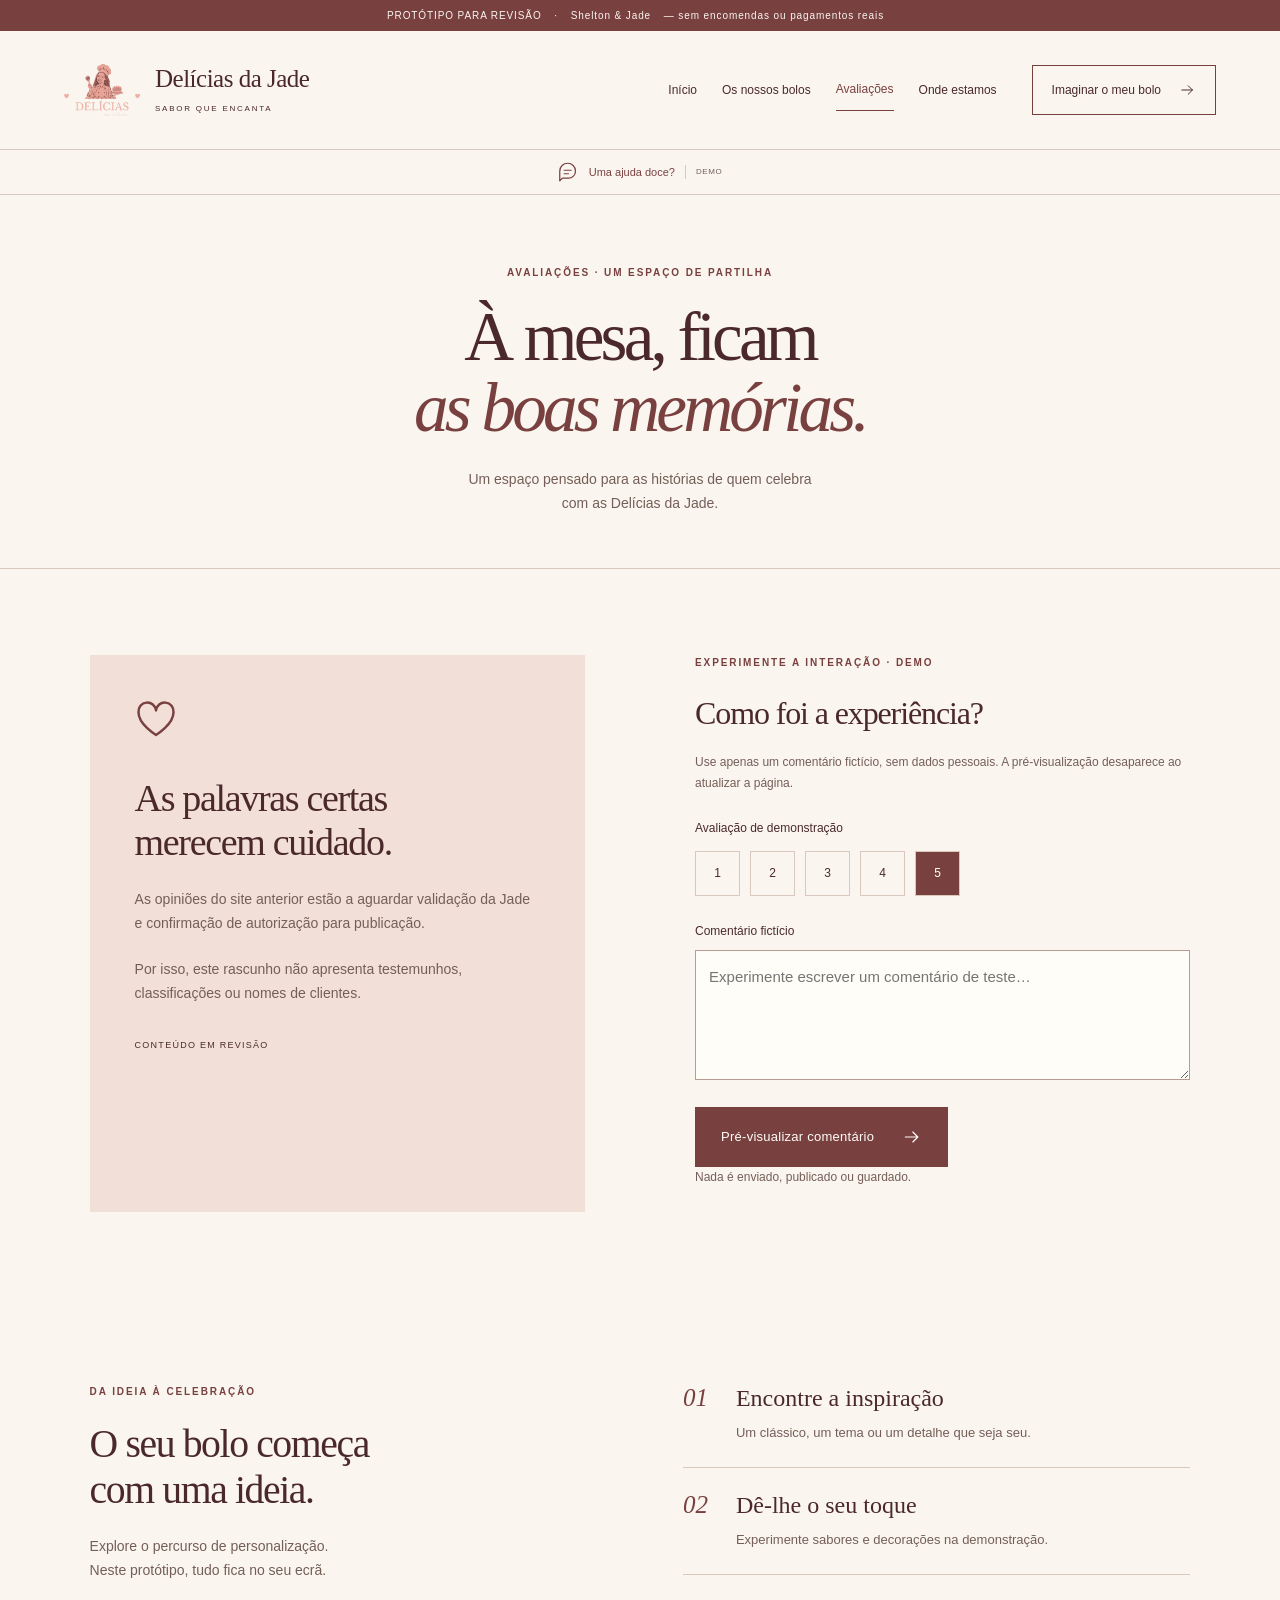
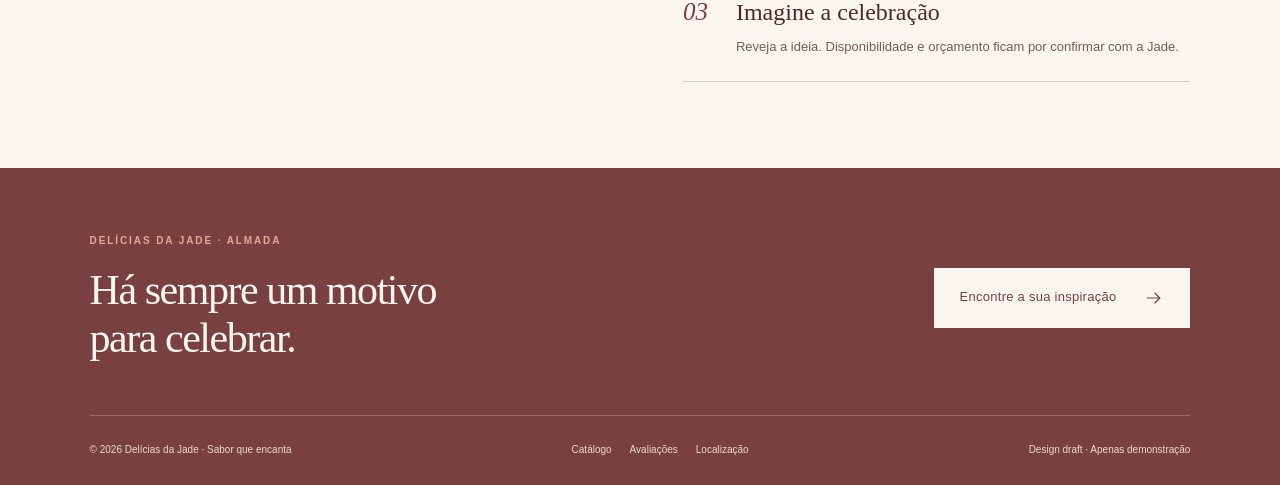
==== avaliacoes.html @ 91d870bf "Publish Delícias da Jade design preview" ====
<!doctype html>
<html lang="pt-PT">
<head>
<meta charset="utf-8">
<meta name="viewport" content="width=device-width, initial-scale=1">
<meta name="theme-color" content="#794040">
<meta name="robots" content="noindex,nofollow">
<meta http-equiv="Content-Security-Policy" content="default-src 'self'; script-src 'self'; style-src 'self'; img-src 'self' data:; font-src 'self'; connect-src 'none'; form-action 'none'; frame-src 'none'; object-src 'none'; base-uri 'none'">
<title>Avaliações — Delícias da Jade · Protótipo</title>
<meta name="description" content="Rascunho de design das Delícias da Jade. Bolos artesanais em Almada, numa demonstração sem encomendas reais.">
<link rel="icon" href="assets/favicon.svg" type="image/svg+xml">
<link rel="stylesheet" href="assets/style.css">
<script defer src="assets/app.js">
</script>
</head>
<body>
<a class="skip-link" href="#main">Saltar para o conteúdo</a>
<div class="draft-bar">PROTÓTIPO PARA REVISÃO <span>·</span> Shelton &amp; Jade <span class="draft-extra">— sem encomendas ou pagamentos reais</span>
</div>
<header class="site-header">
<a href="index.html" class="brand" aria-label="Delícias da Jade — início">
<img src="assets/jade-logo-transparent.png" width="76" height="76" alt="Logótipo Delícias da Jade, com ilustração da chef">
<span>Delícias da Jade<small>SABOR QUE ENCANTA</small>
</span>
</a>
<button class="menu-toggle icon-button" aria-label="Abrir menu" aria-controls="main-nav" aria-expanded="false">
<svg viewBox="0 0 24 24" fill="none" stroke="currentColor" stroke-width="1.4" stroke-linecap="round" stroke-linejoin="round" aria-hidden="true">
<path d="M4 7h16M4 12h16M4 17h16"/>
</svg>
</button>
<nav id="main-nav" aria-label="Navegação principal">
<a href="index.html" >Início</a>
<a href="catalogo.html" >Os nossos bolos</a>
<a href="avaliacoes.html" aria-current="page">Avaliações</a>
<a href="localizacao.html" >Onde estamos</a>
<a href="catalogo.html#personalizar" class="nav-cta">Imaginar o meu bolo <svg viewBox="0 0 24 24" fill="none" stroke="currentColor" stroke-width="1.4" stroke-linecap="round" stroke-linejoin="round" aria-hidden="true">
<path d="M4 12h15m-6-6 6 6-6 6"/>
</svg>
</a>
</nav>
</header>
<button class="chat-launch" aria-controls="chat-dialog" aria-expanded="false">
<svg viewBox="0 0 24 24" fill="none" stroke="currentColor" stroke-width="1.4" stroke-linecap="round" stroke-linejoin="round" aria-hidden="true">
<path d="M20 11a8 8 0 0 1-8 8H5l-3 3V11a9 9 0 0 1 18 0Z"/>
<path d="M7 10h8m-8 4h5"/>
</svg>
<span>Uma ajuda doce?</span>
<small>DEMO</small>
</button>
<main id="main">
<section class="page-intro">
<p class="eyebrow">AVALIAÇÕES · UM ESPAÇO DE PARTILHA</p>
<h1>À mesa, ficam<br> <em>as boas memórias.</em>
</h1>
<p>Um espaço pensado para as histórias de quem celebra<br> com as Delícias da Jade.</p>
</section>
<section class="review-layout section">
<div class="review-editorial">
<svg viewBox="0 0 24 24" fill="none" stroke="currentColor" stroke-width="1.4" stroke-linecap="round" stroke-linejoin="round" aria-hidden="true">
<path d="M12 20S2 14 2 7a5 5 0 0 1 10-1A5 5 0 0 1 22 7c0 7-10 13-10 13Z"/>
</svg>
<h2>As palavras certas<br> merecem cuidado.</h2>
<p>As opiniões do site anterior estão a aguardar validação da Jade e confirmação de autorização para publicação.</p>
<p>Por isso, este rascunho não apresenta testemunhos, classificações ou nomes de clientes.</p>
<span class="small-label">CONTEÚDO EM REVISÃO</span>
</div>
<form id="review-form" class="review-form">
<p class="eyebrow">EXPERIMENTE A INTERAÇÃO · DEMO</p>
<h2>Como foi a experiência?</h2>
<p class="fine">Use apenas um comentário fictício, sem dados pessoais. A pré-visualização desaparece ao atualizar a página.</p>
<fieldset>
<legend>Avaliação de demonstração</legend>
<div class="rating-row">
<label>
<input type="radio" name="rating" value="1" >
<span>1</span>
</label>
<label>
<input type="radio" name="rating" value="2" >
<span>2</span>
</label>
<label>
<input type="radio" name="rating" value="3" >
<span>3</span>
</label>
<label>
<input type="radio" name="rating" value="4" >
<span>4</span>
</label>
<label>
<input type="radio" name="rating" value="5" checked>
<span>5</span>
</label>
</div>
</fieldset>
<label for="review-text">Comentário fictício</label>
<textarea id="review-text" maxlength="350" rows="4" required placeholder="Experimente escrever um comentário de teste…">
</textarea>
<button class="button" type="submit">Pré-visualizar comentário <svg viewBox="0 0 24 24" fill="none" stroke="currentColor" stroke-width="1.4" stroke-linecap="round" stroke-linejoin="round" aria-hidden="true">
<path d="M4 12h15m-6-6 6 6-6 6"/>
</svg>
</button>
<p class="fine">Nada é enviado, publicado ou guardado.</p>
<output id="review-preview" aria-live="polite"></output>
</form>
</section>
<section class="steps section">
<div>
<p class="eyebrow">DA IDEIA À CELEBRAÇÃO</p>
<h2>O seu bolo começa<br> com uma ideia.</h2>
<p class="muted">Explore o percurso de personalização.<br> Neste protótipo, tudo fica no seu ecrã.</p>
</div>
<ol>
<li>
<span>01</span>
<div>
<h3>Encontre a inspiração</h3>
<p>Um clássico, um tema ou um detalhe que seja seu.</p>
</div>
</li>
<li>
<span>02</span>
<div>
<h3>Dê-lhe o seu toque</h3>
<p>Experimente sabores e decorações na demonstração.</p>
</div>
</li>
<li>
<span>03</span>
<div>
<h3>Imagine a celebração</h3>
<p>Reveja a ideia. Disponibilidade e orçamento ficam por confirmar com a Jade.</p>
</div>
</li>
</ol>
</section>
</main>
<footer>
<div class="footer-top">
<div>
<p class="eyebrow">DELÍCIAS DA JADE · ALMADA</p>
<h2>Há sempre um motivo<br> para celebrar.</h2>
</div>
<a class="button pale" href="catalogo.html">Encontre a sua inspiração<svg viewBox="0 0 24 24" fill="none" stroke="currentColor" stroke-width="1.4" stroke-linecap="round" stroke-linejoin="round" aria-hidden="true">
<path d="M4 12h15m-6-6 6 6-6 6"/>
</svg>
</a>
</div>
<div class="footer-bottom">
<span>© 2026 Delícias da Jade · Sabor que encanta</span>
<nav aria-label="Navegação de rodapé">
<a href="catalogo.html">Catálogo</a>
<a href="avaliacoes.html">Avaliações</a>
<a href="localizacao.html">Localização</a>
</nav>
<span>Design draft · Apenas demonstração</span>
</div>
</footer>
<dialog id="product-dialog" class="product-dialog" aria-labelledby="product-title">
<button class="icon-button close-product" aria-label="Fechar detalhe">
<svg viewBox="0 0 24 24" fill="none" stroke="currentColor" stroke-width="1.4" stroke-linecap="round" stroke-linejoin="round" aria-hidden="true">
<path d="m6 6 12 12M6 18 18 6"/>
</svg>
</button>
<img id="product-photo" alt="">
<div class="detail-copy">
<p class="eyebrow">DO CATÁLOGO DA JADE</p>
<h2 id="product-title">
</h2>
<p id="product-description">
</p>
<p class="fine">Fotografia de referência. Personalização, ingredientes, alergénios, preço e disponibilidade carecem de confirmação.</p>
<button class="button choose-product">Personalizar na demo <svg viewBox="0 0 24 24" fill="none" stroke="currentColor" stroke-width="1.4" stroke-linecap="round" stroke-linejoin="round" aria-hidden="true">
<path d="M4 12h15m-6-6 6 6-6 6"/>
</svg>
</button>
<p class="fine">Sem encomenda ou pagamento real.</p>
</div>
</dialog>
<dialog id="chat-dialog" class="chat-dialog" aria-labelledby="chat-title">
<div class="chat-head">
<div>
<p class="eyebrow">ASSISTENTE DO PROTÓTIPO</p>
<h2 id="chat-title">Uma ajuda doce.</h2>
</div>
<button class="icon-button close-chat" aria-label="Fechar assistente">
<svg viewBox="0 0 24 24" fill="none" stroke="currentColor" stroke-width="1.4" stroke-linecap="round" stroke-linejoin="round" aria-hidden="true">
<path d="m6 6 12 12M6 18 18 6"/>
</svg>
</button>
</div>
<p class="chat-disclosure">Demo com respostas pré-definidas. Sem IA real, envio de mensagens ou ligação à Jade. Não introduza dados pessoais.</p>
<div id="chat-messages" class="chat-messages" role="log" aria-live="polite">
<p class="bot">Olá! Posso ajudar a explorar os bolos e explicar este protótipo. O que gostaria de saber?</p>
</div>
<div class="chat-suggestions">
<button type="button" data-question="Que sabores há?">Que sabores há?</button>
<button type="button" data-question="Como personalizar?">Como personalizar?</button>
<button type="button" data-question="Onde fica?">Onde fica?</button>
<button type="button" data-question="E os alergénios?">E os alergénios?</button>
</div>
<form id="chat-form">
<label for="chat-input" class="sr-only">Pergunta de demonstração</label>
<input id="chat-input" maxlength="240" placeholder="Escreva uma pergunta…" autocomplete="off" required>
<button class="icon-button" aria-label="Ver resposta de demonstração">
<svg viewBox="0 0 24 24" fill="none" stroke="currentColor" stroke-width="1.4" stroke-linecap="round" stroke-linejoin="round" aria-hidden="true">
<path d="M4 12h15m-6-6 6 6-6 6"/>
</svg>
</button>
</form>
</dialog>
<noscript>
<p class="noscript">O catálogo e a navegação funcionam sem JavaScript. Ative JavaScript para filtros e demonstrações locais.</p>
</noscript>
</body>
</html>
---- assets/style.css ----
:root{--wine:#794040;--dark:#4b292a;--pink:#e7a699;--cream:#faf6ef;--paper:#fffdf8;--blush:#f1dfd8;--line:#dac8be;--muted:#755e58;--serif:Georgia,'Times New Roman',serif;--sans:'Segoe UI',Arial,sans-serif}

*{box-sizing:border-box}
html{scroll-behavior:smooth;scroll-padding-top:110px}
body{margin:0;background:var(--cream);color:var(--dark);font:15px/1.7 var(--sans);-webkit-font-smoothing:antialiased}
button,input,select,textarea{font:inherit}
button,a,input,summary{-webkit-tap-highlight-color:transparent}
a{color:inherit;text-decoration:none}
button{cursor:pointer;color:inherit}
img{display:block;max-width:100%}
svg{width:24px;height:24px;flex-shrink:0}
button{border:0}
button:disabled{cursor:default}
button,a,input,select,textarea,summary{touch-action:manipulation}
:focus-visible{outline:3px solid #a9553f;outline-offset:5px}
::selection{background:var(--pink);color:var(--dark)}
h1,h2,h3,p,figure{margin:0}
h1,h2,h3{font-family:var(--serif);font-weight:400}
h1{font-size:clamp(48px,5.2vw,80px);line-height:1.03;letter-spacing:-.055em}
h1 em{font-weight:400;color:var(--wine)}
h2{font-size:clamp(34px,3.1vw,48px);line-height:1.15;letter-spacing:-.035em}
h3{font-size:27px;line-height:1.2}
p+p{margin-top:18px}
p{text-wrap:pretty}
.eyebrow{font-size:10px;font-weight:600;letter-spacing:.19em;color:var(--wine);margin-bottom:22px;line-height:1.6}
.fine{font-size:12px;line-height:1.75;color:var(--muted)}
.muted{color:var(--muted)}
.button{display:inline-flex;align-items:center;justify-content:center;gap:28px;background:var(--wine);color:var(--paper);padding:17px 25px;min-height:54px;font-size:13px;letter-spacing:.02em;border:1px solid var(--wine);transition:background .2s,transform .2s}
.button:hover{background:var(--dark);transform:translateY(-2px)}
.button svg{width:20px}
.text-link{display:inline-flex;align-items:center;gap:16px;font-size:13px;border-bottom:1px solid var(--line);padding:9px 0;line-height:1.5}
.text-link:hover{border-color:var(--wine)}
.text-link svg{width:18px}
.icon-button{display:inline-flex;align-items:center;justify-content:center;width:44px;height:44px;background:transparent;border:1px solid var(--line)}
.draft-bar{background:var(--wine);color:var(--cream);text-align:center;font-size:10px;letter-spacing:.09em;padding:7px 18px}
.draft-bar span{margin:0 9px}
.site-header{position:relative;z-index:10;max-width:1440px;margin:auto;padding:21px 5%;display:flex;align-items:center;justify-content:space-between;gap:25px;border-bottom:1px solid var(--line)}
.brand{display:flex;align-items:center;gap:15px;flex-shrink:0}
.brand img{width:76px;height:76px;object-fit:contain}
.brand>span{font-family:var(--serif);font-size:25px;line-height:1.25;letter-spacing:-.02em}
.brand small{display:block;font:8px/2 var(--sans);letter-spacing:.22em;margin-top:7px}
.site-header nav{display:flex;align-items:center;gap:25px;font-size:12px}
.site-header nav>a{white-space:nowrap;padding:10px 0}
.site-header nav>a[aria-current]{border-bottom:1px solid var(--wine);color:var(--wine)}
.site-header nav>a:hover{color:var(--wine)}
.site-header nav .nav-cta{display:flex;align-items:center;gap:18px;margin-left:10px;border:1px solid var(--wine);padding:12px 19px}
.nav-cta svg{width:17px}
.menu-toggle{display:none}
main{max-width:1440px;margin:0 auto}
.hero{display:grid;grid-template-columns:1.03fr 1fr;gap:7%;padding:48px 7% 58px;align-items:center}
.hero-copy{padding-top:12px}
.hero .eyebrow{margin-bottom:27px}
.hero h1{font-size:clamp(50px,5.5vw,83px)}
.hero-copy>p:not(.eyebrow){color:var(--muted);font-size:14px;line-height:1.9;margin-top:27px}
.hero-copy>.button{margin-top:29px}
.hero-copy>.text-link{display:flex;width:fit-content;margin-top:14px;font-size:12px}
.hero-signature{margin-top:32px;padding-top:22px;display:flex;align-items:center;gap:20px;border-top:1px solid var(--line)}
.signature{font-family:var(--serif);font-style:italic;font-size:21px}
.hero-signature>span:last-child{font-size:8px;letter-spacing:.12em;max-width:100px;line-height:1.8}
.hero-photo{position:relative;padding:0 0 22px}
.hero-photo>img{width:100%;height:auto;object-fit:contain;border-radius:0}
.hero-photo figcaption{font-size:8px;letter-spacing:.15em;margin-top:14px;text-align:right}
.values-strip{border-block:1px solid var(--line);margin:0 7%;display:flex;align-items:center;justify-content:space-around;padding:23px 0;gap:20px}
.values-strip span{display:flex;gap:13px;align-items:center;font-size:12px}
.values-strip svg{color:var(--wine);width:23px}
.section{padding:86px 7%}
.section-heading{display:flex;align-items:end;justify-content:space-between;gap:25px;margin-bottom:39px}
.section-heading .eyebrow{margin-bottom:12px}
.product-grid{display:grid;grid-template-columns:repeat(3,minmax(0,1fr));gap:45px 26px}
.product-image{width:100%;padding:0;background:var(--blush);position:relative;overflow:hidden;display:block}
.product-image>img{width:100%;aspect-ratio:1/1.08;object-fit:contain;background:var(--paper);padding:10px}
.product-image:hover{outline:1px solid var(--wine);outline-offset:4px}
.product-meta{display:flex;align-items:center;justify-content:space-between;gap:10px;font-size:8px;letter-spacing:.13em;color:var(--muted);margin:20px 0 10px;text-transform:uppercase}
.product-card h3 button{background:none;padding:0;font:inherit;text-align:left}
.product-card h3 button:hover{text-decoration:underline;text-underline-offset:5px}
.product-card>p{font-size:13px;line-height:1.75;color:var(--muted);margin-top:10px;max-width:300px}
.story{background:#f0e4dc;display:grid;grid-template-columns:1fr 1.05fr;gap:10%;align-items:center}
.logo-panel{background:transparent;padding:0}
.logo-panel img{width:100%;height:auto}
.story-copy>p:not(.eyebrow){margin-top:25px;color:var(--muted);font-size:14px}
.story-copy>.text-link{margin-top:23px}
.steps{display:grid;grid-template-columns:1fr 1.05fr;gap:10%}
.steps>div>p:last-child{margin-top:22px;font-size:14px}
.steps ol{list-style:none;padding:0;margin:0}
.steps li{display:flex;gap:28px;padding:23px 0;border-bottom:1px solid var(--line)}
.steps li:first-child{padding-top:0}
.steps li>span{font:italic 25px var(--serif);color:var(--wine)}
.steps h3{font-size:24px}
.steps li p{font-size:13px;color:var(--muted);margin-top:9px}
footer{background:var(--wine);color:var(--cream);padding:65px max(7%,calc((100% - 1240px)/2)) 27px}
.footer-top{display:flex;justify-content:space-between;align-items:center;gap:30px;padding-bottom:53px}
.footer-top .eyebrow{color:var(--pink);margin-bottom:17px}
.footer-top h2{font-size:42px}
.pale{background:var(--cream);color:var(--wine);border-color:var(--cream)}
.pale:hover{background:var(--pink);color:var(--dark)}
.footer-bottom{display:flex;justify-content:space-between;gap:24px;align-items:center;border-top:1px solid #a36d67;padding-top:25px;font-size:10px;color:#f0d7cb}
.footer-bottom nav{display:flex;gap:18px}
.footer-bottom a:hover{text-decoration:underline}
.page-intro{text-align:center;padding:70px 7% 52px;border-bottom:1px solid var(--line)}
.page-intro h1{font-size:clamp(48px,5.4vw,78px)}
.page-intro>p:last-child{margin-top:25px;color:var(--muted);font-size:14px}
.page-intro .eyebrow{margin-bottom:20px}
.catalog-section{padding-top:35px}
.filter-bar{display:flex;align-items:center;justify-content:space-between;gap:20px;margin-bottom:35px}
.filters{display:flex;gap:8px;flex-wrap:wrap}
.filters button{background:transparent;border:1px solid var(--line);border-radius:30px;padding:11px 21px;font-size:12px;min-height:44px}
.filters button[aria-pressed=true]{background:var(--wine);border-color:var(--wine);color:var(--cream)}
.filters button:hover{border-color:var(--wine)}
#result-count{font-size:11px;color:var(--muted);white-space:nowrap}
.catalog-note{margin-top:38px;padding-top:23px;border-top:1px solid var(--line)}
.custom-section{background:var(--blush);display:grid;grid-template-columns:.8fr 1.2fr;gap:12%;scroll-margin-top:25px}
.custom-section>div>p:not(.eyebrow){margin-top:25px}
.custom-section>div>svg{width:70px;height:70px;margin-top:30px;color:var(--wine)}
label,legend{font-size:12px;font-weight:500}
label{display:block;margin-bottom:8px}
input,select,textarea{border:1px solid #b89c91;background:var(--paper);color:var(--dark);padding:13px;width:100%;border-radius:0;min-height:48px}
select{margin-bottom:24px}
textarea{resize:vertical}
fieldset{border:0;padding:0;margin:0 0 25px;min-width:0}
legend{padding:0;margin-bottom:13px}
.form-row{display:grid;grid-template-columns:1fr 1fr;gap:17px}
.radio-row{display:flex;flex-wrap:wrap;gap:12px}
.radio-row label{display:flex;align-items:center;gap:7px;min-height:44px;cursor:pointer;font-weight:400}
.radio-row input{width:17px;min-height:17px;height:17px;margin:0;accent-color:var(--wine)}
output{display:block;font-size:13px;line-height:1.8;margin-top:22px;padding:18px;border:1px solid var(--line);white-space:pre-line;overflow-wrap:anywhere}
.review-layout{display:grid;grid-template-columns:1fr 1fr;gap:10%}
.review-editorial{background:var(--blush);padding:45px}
.review-editorial>svg{width:42px;height:42px;color:var(--wine);margin-bottom:28px}
.review-editorial h2{font-size:38px}
.review-editorial>p{font-size:14px;color:var(--muted);margin-top:23px}
.small-label{display:block;margin-top:32px;font-size:9px;letter-spacing:.14em}
.review-form h2{font-size:32px;margin-bottom:20px}
.review-form>p{margin-bottom:24px}
.rating-row{display:flex;gap:10px}
.rating-row label{position:relative;margin:0}
.rating-row input{position:absolute;opacity:0;width:100%;height:100%;margin:0;cursor:pointer}
.rating-row span{width:45px;height:45px;border:1px solid var(--line);display:grid;place-items:center;pointer-events:none}
.rating-row input:checked+span{background:var(--wine);color:white}
.rating-row input:focus-visible+span{outline:3px solid var(--wine);outline-offset:3px}
.review-form>.button{margin-top:20px}
.review-form output:empty{display:none}
.location-layout{display:grid;grid-template-columns:1fr 1fr;gap:8%;align-items:start}
.place-art{background:var(--blush);text-align:center;padding:30px 15px 45px;position:sticky;top:30px}
.place-art>svg{width:100%;height:auto}
.place-art>p{letter-spacing:.18em;font-size:12px}
.place-art>span{font-size:10px;color:var(--muted)}
.location-info>p:not(.eyebrow){font-size:14px;color:var(--muted);margin-top:23px}
.location-info h2{font-size:37px}
dl{margin:25px 0}
dl>div{border-top:1px solid var(--line);padding:19px 0}
dt{font-size:10px;letter-spacing:.04em;color:var(--muted);margin-bottom:8px}
dd{margin:0;font-size:14px;overflow-wrap:anywhere}
.faq{display:grid;grid-template-columns:1fr 1.05fr;gap:10%;background:#f0e4dc}
details{border-bottom:1px solid #cdb2a6;padding:19px 0}
details:first-child{padding-top:0}
summary{cursor:pointer;font-size:14px;padding-right:20px}
details p{font-size:13px;color:var(--muted);margin-top:16px}
.chat-launch{position:static;display:flex;align-items:center;justify-content:center;gap:10px;border:0;border-bottom:1px solid var(--line);border-radius:0;background:transparent;color:var(--wine);padding:10px 6%;margin:0 auto;min-height:44px;width:100%;font-size:11px}
.chat-launch svg{width:21px}
.chat-launch small{font-size:8px;color:var(--muted);border-left:1px solid var(--line);padding-left:10px;letter-spacing:.07em}
dialog{border:1px solid var(--line);padding:0;background:var(--paper);color:var(--dark);box-shadow:0 20px 100px #30161530;max-height:90dvh;overscroll-behavior:contain}
dialog::backdrop{background:#2e17185c;backdrop-filter:blur(3px)}
.chat-dialog{width:390px;margin:auto 24px 88px auto;max-width:calc(100% - 32px)}
.chat-head{display:flex;align-items:center;justify-content:space-between;padding:23px 22px;background:var(--blush);gap:16px}
.chat-head .eyebrow{font-size:8px;margin-bottom:7px}
.chat-head h2{font-size:28px}
.chat-head .icon-button{width:35px;height:35px}
.chat-disclosure{font-size:11px;line-height:1.6;padding:14px 22px;border-bottom:1px solid var(--line);background:#fbf4e9}
.chat-messages{padding:20px 20px 10px;max-height:240px;overflow-y:auto;font-size:13px;overflow-wrap:anywhere}
.chat-messages p{padding:13px;margin:0 0 12px;background:#f2eae2;max-width:94%;line-height:1.65}
.chat-messages .user{margin-left:auto;background:var(--wine);color:var(--cream)}
.chat-suggestions{display:flex;flex-wrap:wrap;gap:7px;padding:10px 20px 18px}
.chat-suggestions button{font-size:10px;border:1px solid var(--line);border-radius:20px;padding:8px 12px;background:transparent;min-height:35px}
.chat-suggestions button:hover{background:var(--blush)}
#chat-form{display:flex;border-top:1px solid var(--line);padding:12px;gap:8px}
#chat-input{min-width:0;border-color:var(--line);font-size:12px}
#chat-form button{flex-shrink:0;background:var(--wine);color:white;height:48px}
.product-dialog{width:850px;max-width:calc(100% - 32px)}
.product-dialog[open]{display:grid;grid-template-columns:1fr 1fr}
.product-dialog .detail-copy{grid-column:2;grid-row:2}
.product-dialog>img{width:100%;height:auto;max-height:70dvh;object-fit:contain;min-height:0;align-self:center;padding:18px;background:var(--cream);grid-column:1;grid-row:2}
.detail-copy{padding:55px 35px 35px;align-self:center}
.detail-copy h2{font-size:38px;margin-bottom:23px}
.detail-copy p{margin-top:20px;font-size:14px}
.detail-copy .fine{font-size:12px}
.detail-copy>.button{margin-top:27px;width:100%;padding-inline:12px;gap:12px}
.close-product{position:sticky;top:8px;grid-column:1/-1;grid-row:1;justify-self:end;margin:8px 8px 0;background:var(--paper);z-index:2;flex-shrink:0}
.skip-link{position:fixed;top:-100px;left:15px;z-index:100;background:var(--wine);color:white;padding:12px}
.skip-link:focus{top:12px}
.sr-only{position:absolute;width:1px;height:1px;padding:0;overflow:hidden;clip:rect(0,0,0,0);white-space:nowrap}
.noscript{padding:20px;text-align:center;background:var(--blush)}
[hidden]{display:none!important}

@media(min-width:1500px){.hero{padding-top:65px;padding-bottom:70px}
.hero-photo>img{height:auto}
}

@media(max-width:1100px){.site-header{padding-inline:5%;gap:18px}
.site-header nav{gap:17px}
.brand>span{font-size:22px}
.brand img{width:65px;height:65px}
.site-header nav .nav-cta{display:none}
.hero{gap:6%;padding-inline:6%}
.hero h1{font-size:65px}
.hero-photo>img{height:auto}
.hero-signature{gap:12px}
.signature{font-size:19px}
.section{padding:65px 6%}
.values-strip{margin-inline:6%}
.custom-section{gap:7%}
.hero .eyebrow{font-size:9px}
.hero-copy>p:not(.eyebrow){font-size:13px}
.desktop-break{display:none}
}

@media(max-width:760px){html{scroll-padding-top:30px}
.draft-bar{font-size:8px;padding:7px 12px}
.draft-extra{display:none}
.site-header{padding:14px 6%;gap:15px}
.brand{gap:12px}
.brand img{width:61px;height:61px}
.brand>span{font-size:22px}
.brand small{font-size:7px;margin-top:4px}
.menu-toggle{display:inline-flex}
.site-header nav{display:none;position:absolute;left:0;right:0;top:100%;background:var(--cream);padding:16px 6% 25px;border-bottom:1px solid var(--line);box-shadow:0 18px 25px #4b292a14;align-items:stretch;gap:0}
.site-header nav.open{display:flex;flex-direction:column}
.site-header nav>a{padding:14px 3px;font-size:14px}
.site-header nav>a[aria-current]{border:0;text-decoration:underline;text-underline-offset:7px}
.site-header nav .nav-cta{display:flex;margin:15px 0 0;justify-content:space-between;padding:12px 16px}
.hero{grid-template-columns:1fr;gap:35px;padding:37px 7% 32px}
.hero-copy{padding:0}
.hero h1{font-size:clamp(51px,10vw,70px);max-width:500px}
.hero .eyebrow{margin-bottom:22px;font-size:8px}
.hero-copy>p:not(.eyebrow){font-size:13px;margin-top:22px;max-width:360px}
.hero-copy>.button{margin-top:24px}
.hero-copy>.text-link{font-size:11px}
.hero-signature{margin-top:26px;padding-top:18px;justify-content:space-between}
.hero-signature>span:last-child{max-width:130px;text-align:right;font-size:7px}
.hero-photo{width:100%;justify-self:center;padding:0;margin-top:5px}
.hero-photo>img{height:auto;border-radius:0}
.hero-photo figcaption{font-size:6px}
.values-strip{padding:19px 0;gap:12px;align-items:start}
.values-strip span{flex-direction:column;text-align:center;font-size:9px;gap:8px;line-height:1.6;max-width:100px}
.values-strip svg{width:21px;height:21px}
.section{padding:51px 7%}
.section-heading{display:block;margin-bottom:27px}
.section-heading h2{font-size:35px;max-width:300px}
.section-heading .text-link{margin-top:14px}
.eyebrow{font-size:8px;margin-bottom:16px}
.product-grid{grid-template-columns:repeat(2,minmax(0,1fr));gap:30px 16px}
.featured{grid-template-columns:1fr}
.featured .product-card{display:grid;grid-template-columns:1fr 1fr;column-gap:20px;align-items:start}
.featured .product-image{grid-row:1/5}
.featured .product-meta{margin-top:5px;flex-direction:column;align-items:start;gap:6px;font-size:7px}
.featured h3{font-size:25px}
.featured .product-card>p{font-size:11px}
.product-meta{font-size:7px;margin-top:14px;gap:4px;align-items:start;flex-direction:column}
.product-card h3{font-size:24px}
.product-card>p{font-size:12px;margin-top:8px}
.story,.steps,.custom-section,.review-layout,.location-layout,.faq{grid-template-columns:1fr;gap:36px}
.logo-panel{max-width:360px;padding:24px;width:100%;justify-self:center}
.story-copy h2{font-size:39px}
.story-copy>p:not(.eyebrow){font-size:13px;margin-top:18px}
.steps h2,.custom-section h2{font-size:39px}
.steps li{gap:22px;padding:20px 0}
.steps h3{font-size:23px}
.steps li p{font-size:12px}
.footer-top{display:block;padding-bottom:35px}
.footer-top h2{font-size:35px}
.footer-top>.button{margin-top:28px}
footer{padding:44px 7% 100px}
.footer-bottom{flex-direction:column;align-items:start;gap:20px;padding-top:22px}
.page-intro{padding:45px 7% 36px}
.page-intro h1{font-size:51px}
.page-intro>p:last-child{font-size:13px;margin-top:21px}
.page-intro>p:last-child br{display:none}
.filter-bar{display:block;margin-bottom:25px}
.filters{gap:7px;margin-bottom:15px}
.filters button{font-size:10px;padding:9px 15px}
.catalog-section{padding-top:26px}
.custom-section>div>svg{display:none}
.form-row{gap:12px;grid-template-columns:1fr}
.form-row select{margin-bottom:21px}
.radio-row{gap:9px}
.radio-row label{font-size:11px}
.custom-section>div>p:not(.eyebrow){font-size:13px;margin-top:18px}
.review-editorial{padding:28px}
.review-editorial h2{font-size:33px}
.review-editorial>p{font-size:13px}
.review-form h2{font-size:30px}
.place-art{position:static;padding:15px 12px 30px}
.location-info h2{font-size:33px}
.faq h2{font-size:34px}
.chat-launch{right:16px;bottom:16px;padding:12px 15px}
.chat-launch span{font-size:11px}
.chat-dialog{margin:auto 16px 78px;max-height:calc(100dvh - 100px);width:calc(100% - 32px)}
.chat-head{padding:18px}
.chat-head h2{font-size:25px}
.chat-disclosure{padding:12px 18px;font-size:10px}
.chat-messages{max-height:180px;font-size:12px;padding:15px 16px 5px}
.chat-suggestions{padding:8px 16px 12px}
.chat-suggestions button{font-size:9px}
.product-dialog[open]{display:flex;flex-direction:column}
.product-dialog>img{min-height:0;height:auto;max-height:55dvh;object-position:center;padding:12px}
.detail-copy{padding:26px}
.detail-copy h2{font-size:32px}
.detail-copy p{font-size:13px}
.close-product{align-self:end;top:8px;margin:8px 8px 0}
.button{font-size:12px;padding:15px 20px;gap:18px}
}

@media(max-width:360px){.brand>span{font-size:20px}
.brand img{width:54px;height:54px}
.hero h1{font-size:46px}
.hero-photo>img{height:auto}
.filters button{padding-inline:12px}
.featured h3{font-size:21px}
.product-card h3{font-size:21px}
}

@media(prefers-reduced-motion:reduce){html{scroll-behavior:auto}
*,*:before,*:after{transition:none!important;animation:none!important}
}
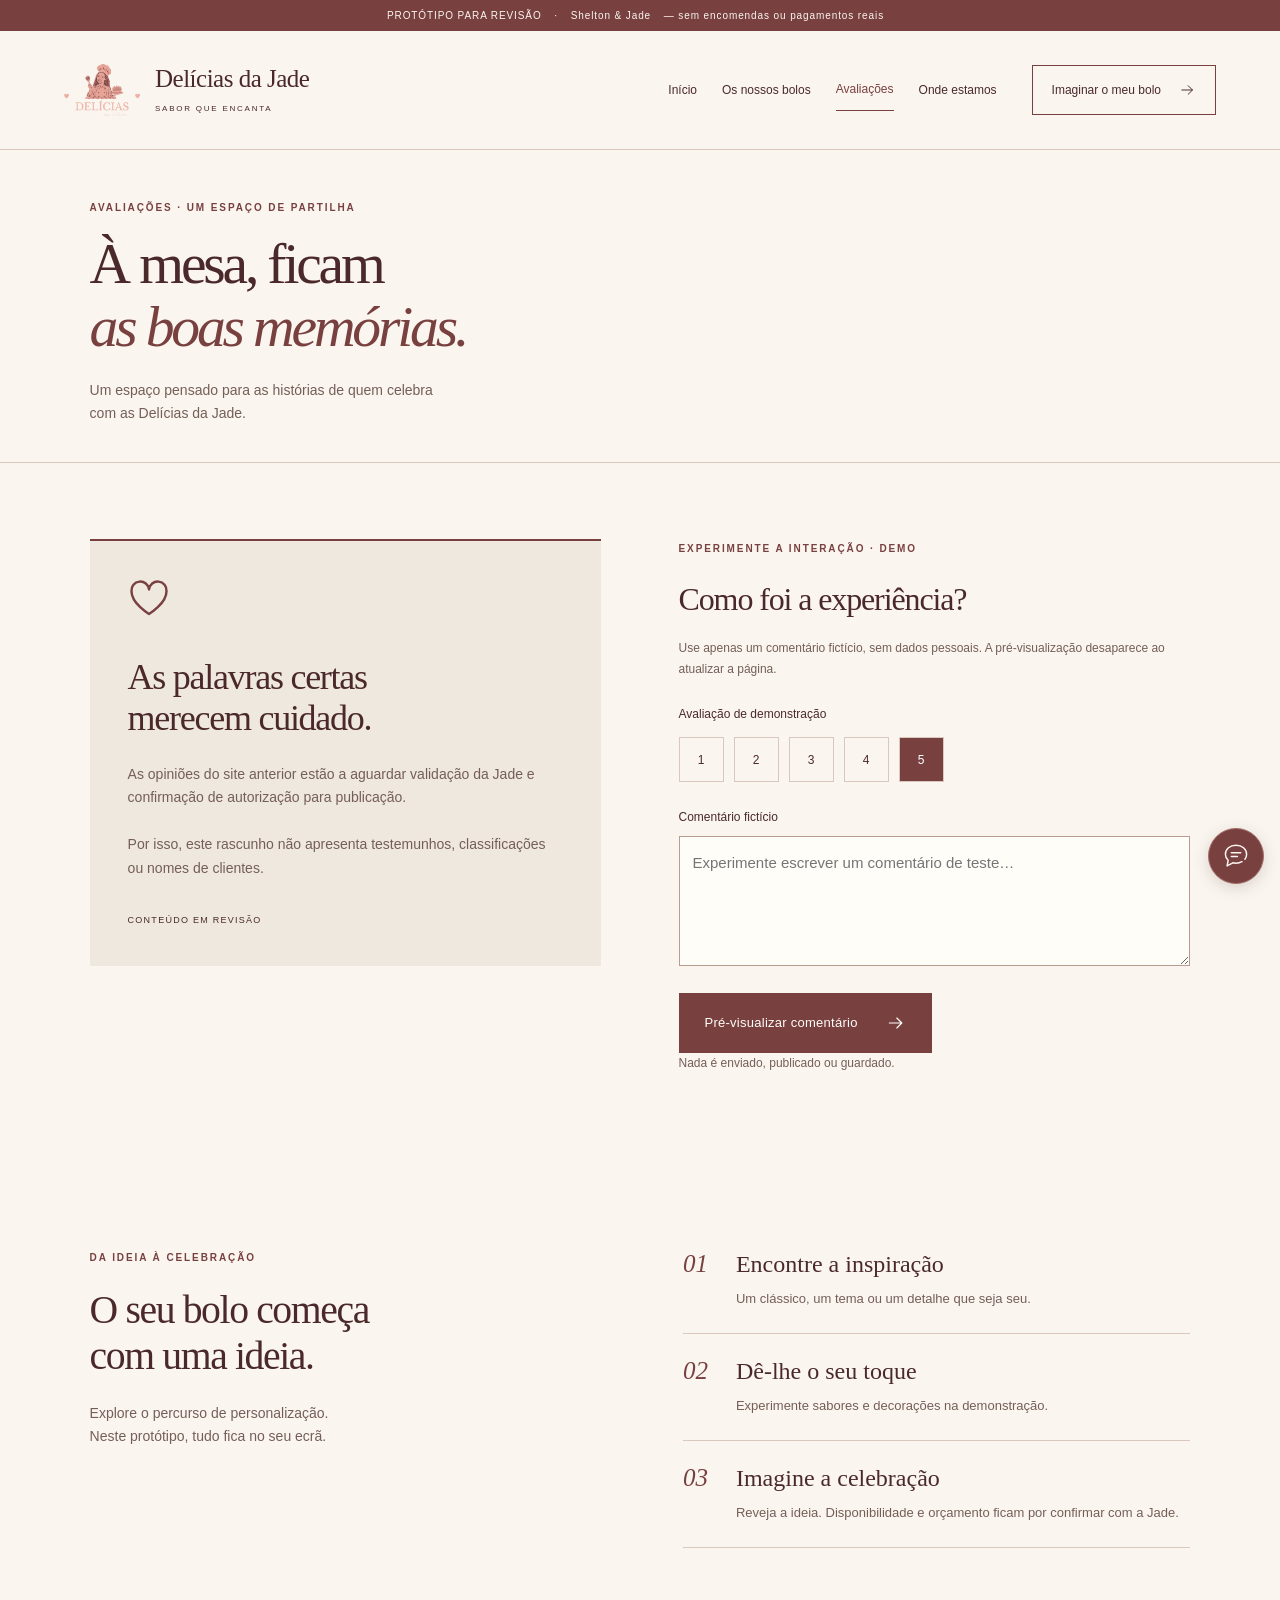
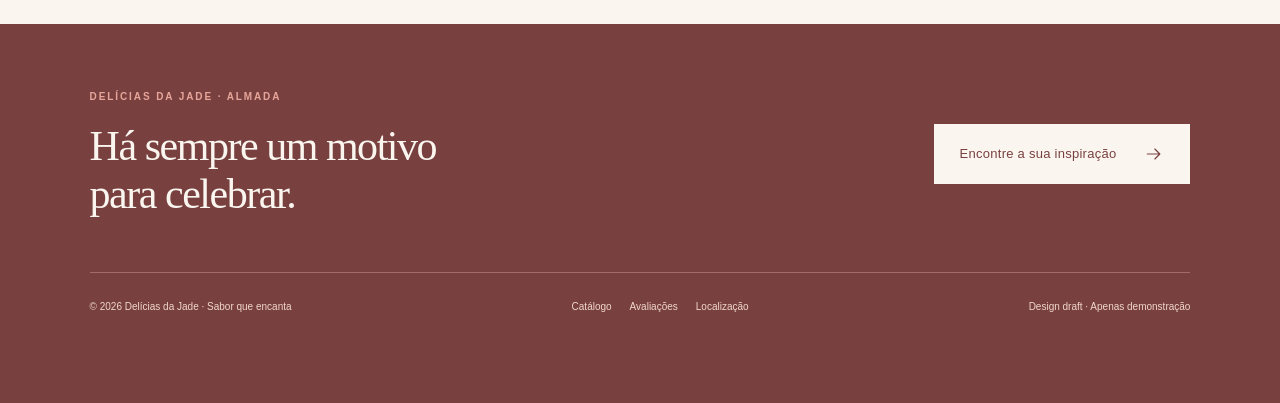
==== commit 23d8b3bf: "Publish Delícias da Jade design preview" ====
--- a/avaliacoes.html
+++ b/avaliacoes.html
@@ -2,7 +2,7 @@
 <html lang="pt-PT">
 <head>
 <meta charset="utf-8">
-<meta name="viewport" content="width=device-width, initial-scale=1">
+<meta name="viewport" content="width=device-width, initial-scale=1, viewport-fit=cover">
 <meta name="theme-color" content="#794040">
 <meta name="robots" content="noindex,nofollow">
 <meta http-equiv="Content-Security-Policy" content="default-src 'self'; script-src 'self'; style-src 'self'; img-src 'self' data:; font-src 'self'; connect-src 'none'; form-action 'none'; frame-src 'none'; object-src 'none'; base-uri 'none'">
@@ -39,13 +39,11 @@
 </a>
 </nav>
 </header>
-<button class="chat-launch" aria-controls="chat-dialog" aria-expanded="false">
-<svg viewBox="0 0 24 24" fill="none" stroke="currentColor" stroke-width="1.4" stroke-linecap="round" stroke-linejoin="round" aria-hidden="true">
-<path d="M20 11a8 8 0 0 1-8 8H5l-3 3V11a9 9 0 0 1 18 0Z"/>
-<path d="M7 10h8m-8 4h5"/>
-</svg>
-<span>Uma ajuda doce?</span>
-<small>DEMO</small>
+<button type="button" class="chat-launch" hidden aria-label="Abrir assistente de demonstração — Uma ajuda doce?" aria-haspopup="dialog" aria-controls="chat-dialog" aria-expanded="false">
+<svg viewBox="0 0 32 32" fill="none" stroke="currentColor" stroke-width="1.6" stroke-linecap="round" stroke-linejoin="round" aria-hidden="true" focusable="false">
+<path d="M25.5 19.5c1.2-1.5 1.8-3.3 1.8-5.3C27.3 8.6 22.4 4.5 16 4.5S4.7 8.6 4.7 14.2c0 2.5 1 4.7 2.9 6.4l-1.1 6 6.1-3.3c1.1.3 2.2.4 3.4.4 2.4 0 4.6-.6 6.4-1.6"/>
+<path d="M11 12.5h10M11 16.5h6.5"/>
+</svg>
 </button>
 <main id="main">
 <section class="page-intro">
@@ -177,19 +175,19 @@
 <p class="fine">Sem encomenda ou pagamento real.</p>
 </div>
 </dialog>
-<dialog id="chat-dialog" class="chat-dialog" aria-labelledby="chat-title">
+<dialog id="chat-dialog" class="chat-dialog" aria-labelledby="chat-title" aria-describedby="chat-disclosure">
 <div class="chat-head">
 <div>
 <p class="eyebrow">ASSISTENTE DO PROTÓTIPO</p>
 <h2 id="chat-title">Uma ajuda doce.</h2>
 </div>
-<button class="icon-button close-chat" aria-label="Fechar assistente">
+<button class="icon-button close-chat" autofocus aria-label="Fechar assistente">
 <svg viewBox="0 0 24 24" fill="none" stroke="currentColor" stroke-width="1.4" stroke-linecap="round" stroke-linejoin="round" aria-hidden="true">
 <path d="m6 6 12 12M6 18 18 6"/>
 </svg>
 </button>
 </div>
-<p class="chat-disclosure">Demo com respostas pré-definidas. Sem IA real, envio de mensagens ou ligação à Jade. Não introduza dados pessoais.</p>
+<p id="chat-disclosure" class="chat-disclosure">Demo com respostas pré-definidas. Sem IA real, envio de mensagens ou ligação à Jade. Não introduza dados pessoais.</p>
 <div id="chat-messages" class="chat-messages" role="log" aria-live="polite">
 <p class="bot">Olá! Posso ajudar a explorar os bolos e explicar este protótipo. O que gostaria de saber?</p>
 </div>
@@ -210,7 +208,7 @@
 </form>
 </dialog>
 <noscript>
-<p class="noscript">O catálogo e a navegação funcionam sem JavaScript. Ative JavaScript para filtros e demonstrações locais.</p>
+<p class="noscript">O catálogo e a navegação funcionam sem JavaScript. O assistente de demonstração requer JavaScript; consulte as perguntas frequentes em Onde estamos. Ative JavaScript para filtros e demonstrações locais.</p>
 </noscript>
 </body>
 </html>
--- a/assets/style.css
+++ b/assets/style.css
@@ -155,9 +155,11 @@
 details:first-child{padding-top:0}
 summary{cursor:pointer;font-size:14px;padding-right:20px}
 details p{font-size:13px;color:var(--muted);margin-top:16px}
-.chat-launch{position:static;display:flex;align-items:center;justify-content:center;gap:10px;border:0;border-bottom:1px solid var(--line);border-radius:0;background:transparent;color:var(--wine);padding:10px 6%;margin:0 auto;min-height:44px;width:100%;font-size:11px}
-.chat-launch svg{width:21px}
-.chat-launch small{font-size:8px;color:var(--muted);border-left:1px solid var(--line);padding-left:10px;letter-spacing:.07em}
+.chat-launch{position:fixed;z-index:30;right:max(16px,env(safe-area-inset-right));bottom:calc(16px + env(safe-area-inset-bottom));display:grid;place-items:center;width:56px;height:56px;min-height:44px;padding:0;margin:0;border:1px solid #a36d67;border-radius:50%;background:var(--wine);color:var(--cream);box-shadow:0 4px 16px #30161528;transition:background-color .18s,box-shadow .18s}
+.chat-launch svg{width:30px;height:30px;pointer-events:none}
+.chat-launch:hover{background:#623333;box-shadow:0 6px 20px #30161538}
+.chat-launch:focus-visible{outline:3px solid var(--wine);outline-offset:4px;box-shadow:0 0 0 4px var(--cream)}
+body:has(dialog[open]) .chat-launch{visibility:hidden;pointer-events:none}
 dialog{border:1px solid var(--line);padding:0;background:var(--paper);color:var(--dark);box-shadow:0 20px 100px #30161530;max-height:90dvh;overscroll-behavior:contain}
 dialog::backdrop{background:#2e17185c;backdrop-filter:blur(3px)}
 .chat-dialog{width:390px;margin:auto 24px 88px auto;max-width:calc(100% - 32px)}
@@ -291,8 +293,7 @@
 .place-art{position:static;padding:15px 12px 30px}
 .location-info h2{font-size:33px}
 .faq h2{font-size:34px}
-.chat-launch{right:16px;bottom:16px;padding:12px 15px}
-.chat-launch span{font-size:11px}
+.chat-launch{width:48px;height:48px;right:calc(10px + env(safe-area-inset-right));bottom:calc(12px + env(safe-area-inset-bottom));padding:0}
 .chat-dialog{margin:auto 16px 78px;max-height:calc(100dvh - 100px);width:calc(100% - 32px)}
 .chat-head{padding:18px}
 .chat-head h2{font-size:25px}
@@ -318,7 +319,131 @@
 .product-card h3{font-size:21px}
 }
 
+/* Editorial refinement. All photographs retain their full source frame. */
+:root{--mat:#eee8df}
+.hero{grid-template-columns:1fr 1.08fr;grid-template-rows:auto auto;gap:24px 6%;padding:64px 7% 60px;align-items:start}
+.hero-heading{grid-column:1;grid-row:1;align-self:end}
+.hero h1{font-size:clamp(44px,4.25vw,64px);line-height:1.08;letter-spacing:-.045em}
+.hero h1 em{display:inline-block}
+.hero .eyebrow{margin-bottom:22px}
+.hero-copy{grid-column:1;grid-row:2;padding:0}
+.hero-copy>p:not(.eyebrow){margin-top:0;max-width:370px;line-height:1.8}
+.hero-copy>.button{margin-top:22px}
+.hero-signature{margin-top:25px;padding-top:18px}
+.hero-photo{grid-column:2;grid-row:1/3;width:100%;padding:0;align-self:center}
+.hero-photo>img{aspect-ratio:1.08;object-fit:contain;padding:clamp(18px,2.5vw,36px);background:var(--mat)}
+.hero-photo figcaption{display:flex;justify-content:space-between;gap:12px;margin-top:15px;font-size:7px;letter-spacing:.12em;text-align:left;color:var(--muted)}
+.values-strip{justify-content:space-between;padding:20px 0}
+.section{padding-block:76px}
+.product-grid{gap:40px 28px}
+.product-image{background:var(--mat);overflow:visible}
+.product-image>img{aspect-ratio:4/5;background:var(--mat);padding:clamp(14px,2vw,26px)}
+.product-meta{margin-top:19px;font-size:9px;letter-spacing:.09em}
+.product-card h3{font-size:29px;letter-spacing:-.025em}
+.product-card>p{max-width:32em}
+.story{gap:12%;background:#f0e7de}
+.logo-panel{padding:30px 0;max-width:420px;justify-self:center}
+.page-intro{text-align:left;padding:50px 7% 36px}
+.page-intro h1{font-size:clamp(42px,4.5vw,64px);line-height:1.1;max-width:1000px}
+.page-intro .eyebrow{margin-bottom:16px}
+.page-intro>p:last-child{margin-top:20px;max-width:650px}
+.catalog-section{padding-top:28px}
+.filter-bar{margin-bottom:28px}
+.review-layout{gap:7%;align-items:start}
+.review-editorial{padding:38px;background:var(--mat);border-top:2px solid var(--wine)}
+.review-editorial h2{font-size:36px}
+.review-form{padding-top:2px}
+.location-layout{grid-template-columns:1.25fr .75fr;gap:10%;padding-top:44px}
+.location-info h2{font-size:36px}
+.location-info dl{margin-bottom:0}
+.location-note{background:var(--mat);padding:36px;border-top:2px solid var(--wine)}
+.location-note h2{font-size:44px}
+.location-note>p:not(.eyebrow){margin-top:24px;font-size:14px;color:var(--muted)}
+.location-note .small-label{padding-top:24px;border-top:1px solid var(--line)}
+.location-note .fine{font-size:12px!important}
+@media(min-width:761px) and (max-width:1000px){
+ .hero{padding:44px 6%;column-gap:5%}
+ .hero h1{font-size:43px}
+ .hero .eyebrow{font-size:8px;letter-spacing:.12em}
+ .hero-photo>img{aspect-ratio:.82;padding:20px}
+ .hero-signature{gap:10px;flex-wrap:wrap}
+ .signature{font-size:18px}
+ .product-card h3{font-size:25px}
+ .location-layout{gap:6%;grid-template-columns:1.1fr .9fr}
+ .location-note{padding:25px}
+}
+@media(max-width:760px){
+ .hero{grid-template-columns:1fr;grid-template-rows:auto auto auto;gap:24px;padding:30px 7% 36px}
+ .hero-heading{grid-column:1;grid-row:1}
+ .hero h1{font-size:clamp(36px,9.1vw,60px);line-height:1.08;max-width:none}
+ .hero .eyebrow{margin-bottom:15px;font-size:7px;letter-spacing:.15em}
+ .hero-photo{grid-column:1;grid-row:2;margin:0;position:static}
+ .hero-photo>img{aspect-ratio:1.24;padding:18px}
+ .hero-photo figcaption{font-size:6px;margin-top:10px;letter-spacing:.08em}
+ .hero-copy{grid-column:1;grid-row:3}
+ .hero-copy>p:not(.eyebrow){font-size:13px;max-width:400px}
+ .hero-copy>.button{margin-top:19px}
+ .hero-copy>.text-link{margin-top:10px}
+ .hero-signature{margin-top:22px;padding-top:16px}
+ .section{padding-block:48px}
+ .values-strip span{font-size:9px}
+ .product-grid{gap:28px 18px}
+ .featured{grid-template-columns:1fr}
+ .featured .product-card{grid-template-columns:1fr 1fr;column-gap:20px;row-gap:0}
+ .featured .product-image{grid-row:1/4}
+ .featured .product-image>img{padding:12px}
+ .featured .product-meta{font-size:8px;margin:3px 0 10px}
+ .featured h3{font-size:26px}
+ .featured .product-card>p{font-size:12px}
+ .product-meta{font-size:8px;line-height:1.6;margin-top:14px}
+ .product-card h3{font-size:25px;line-height:1.15;overflow-wrap:normal}
+ .product-card>p{font-size:12px;line-height:1.7}
+ .page-intro{padding:31px 7% 26px}
+ .page-intro h1{font-size:clamp(37px,9.5vw,54px)}
+ .page-intro>p:last-child{margin-top:15px;font-size:13px}
+ .page-intro .eyebrow{margin-bottom:12px;font-size:7px}
+ .catalog-section{padding-top:23px}
+ .filters{gap:7px;margin-bottom:11px}
+ .filters button{font-size:11px;padding:9px 14px}
+ .filter-bar{margin-bottom:23px}
+ .review-editorial{padding:28px}
+ .review-editorial h2{font-size:33px}
+ .review-layout{gap:38px}
+ .location-layout{grid-template-columns:1fr;gap:26px;padding-top:30px}
+ .location-note{padding:28px}
+ .location-note h2{font-size:38px}
+ .location-note>p:not(.eyebrow){font-size:13px}
+ .logo-panel{max-width:300px;padding:8px 12px}
+}
+@media(max-width:360px){
+ .hero h1{font-size:32px}
+ .catalog-section .product-grid{grid-template-columns:1fr;gap:32px}
+ .catalog-section .product-image>img{aspect-ratio:1.06;padding:22px}
+ .catalog-section .product-meta{flex-direction:row;gap:10px}
+ .catalog-section .product-card h3{font-size:28px}
+ .featured h3{font-size:22px}
+ .featured .product-card{column-gap:15px}
+ .featured .product-card>p{font-size:11px}
+ .filters button{padding-inline:12px}
+}
 @media(prefers-reduced-motion:reduce){html{scroll-behavior:auto}
 *,*:before,*:after{transition:none!important;animation:none!important}
 }
 
+/* Keep a clear right-hand lane through every scroll depth, including the footer.
+   This is deliberate space for the fixed launcher, not a scroll-hide heuristic. */
+:root{--chat-lane:calc(88px + env(safe-area-inset-right))}
+.hero,.section,.page-intro{padding-right:max(7%,var(--chat-lane))}
+.values-strip{margin-right:max(7%,var(--chat-lane))}
+footer{padding-right:max(7%,var(--chat-lane));padding-bottom:calc(88px + env(safe-area-inset-bottom))}
+.chat-dialog{margin:auto max(16px,env(safe-area-inset-right)) calc(20px + env(safe-area-inset-bottom)) auto;max-height:calc(100dvh - 40px - env(safe-area-inset-bottom));overflow-y:auto}
+.chat-suggestions button{min-height:44px}
+@media(max-width:760px){
+ :root{--chat-lane:calc(70px + env(safe-area-inset-right))}
+ .rating-row{gap:5px;flex-wrap:wrap}
+ .rating-row span{width:40px;height:44px}
+ .footer-bottom nav{flex-wrap:wrap}
+ .hero-signature{flex-wrap:wrap}
+ .chat-dialog{margin:auto 16px calc(16px + env(safe-area-inset-bottom));max-height:calc(100dvh - 32px - env(safe-area-inset-bottom));width:calc(100% - 32px)}
+}
+
